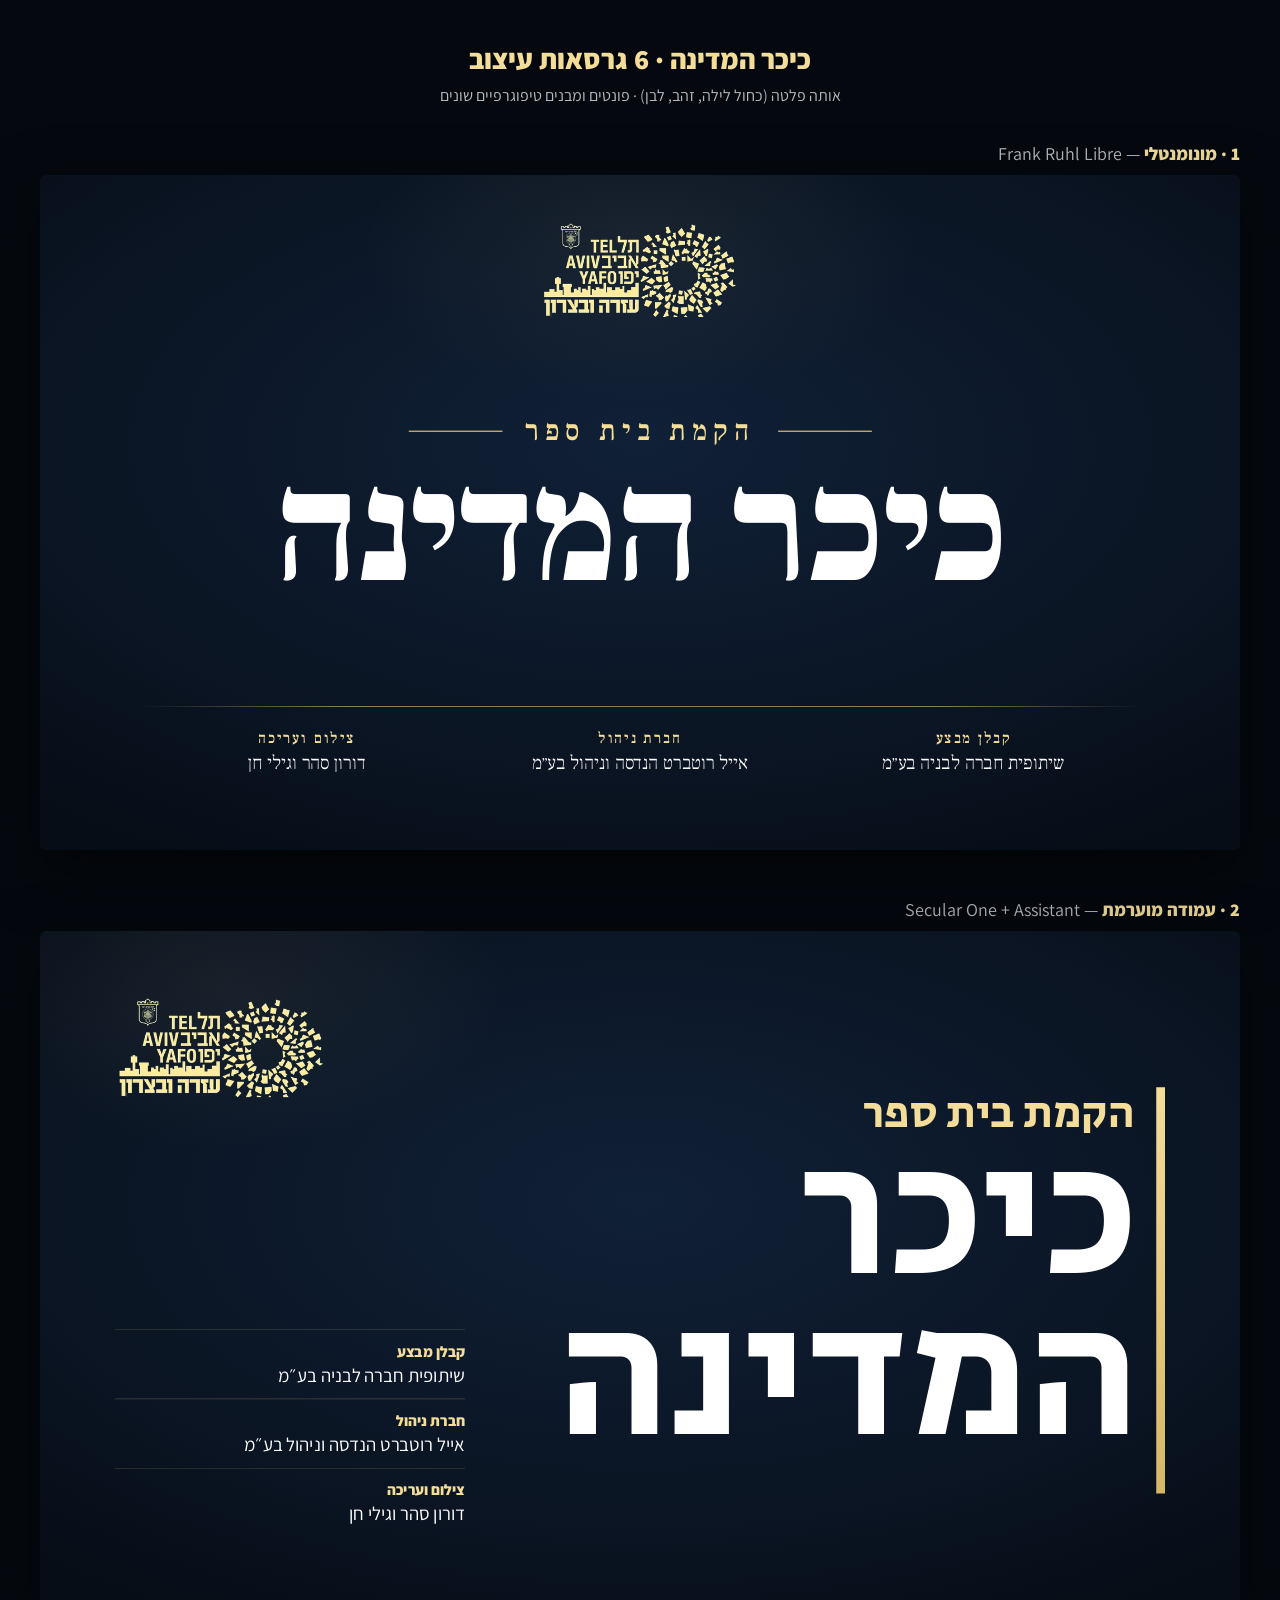
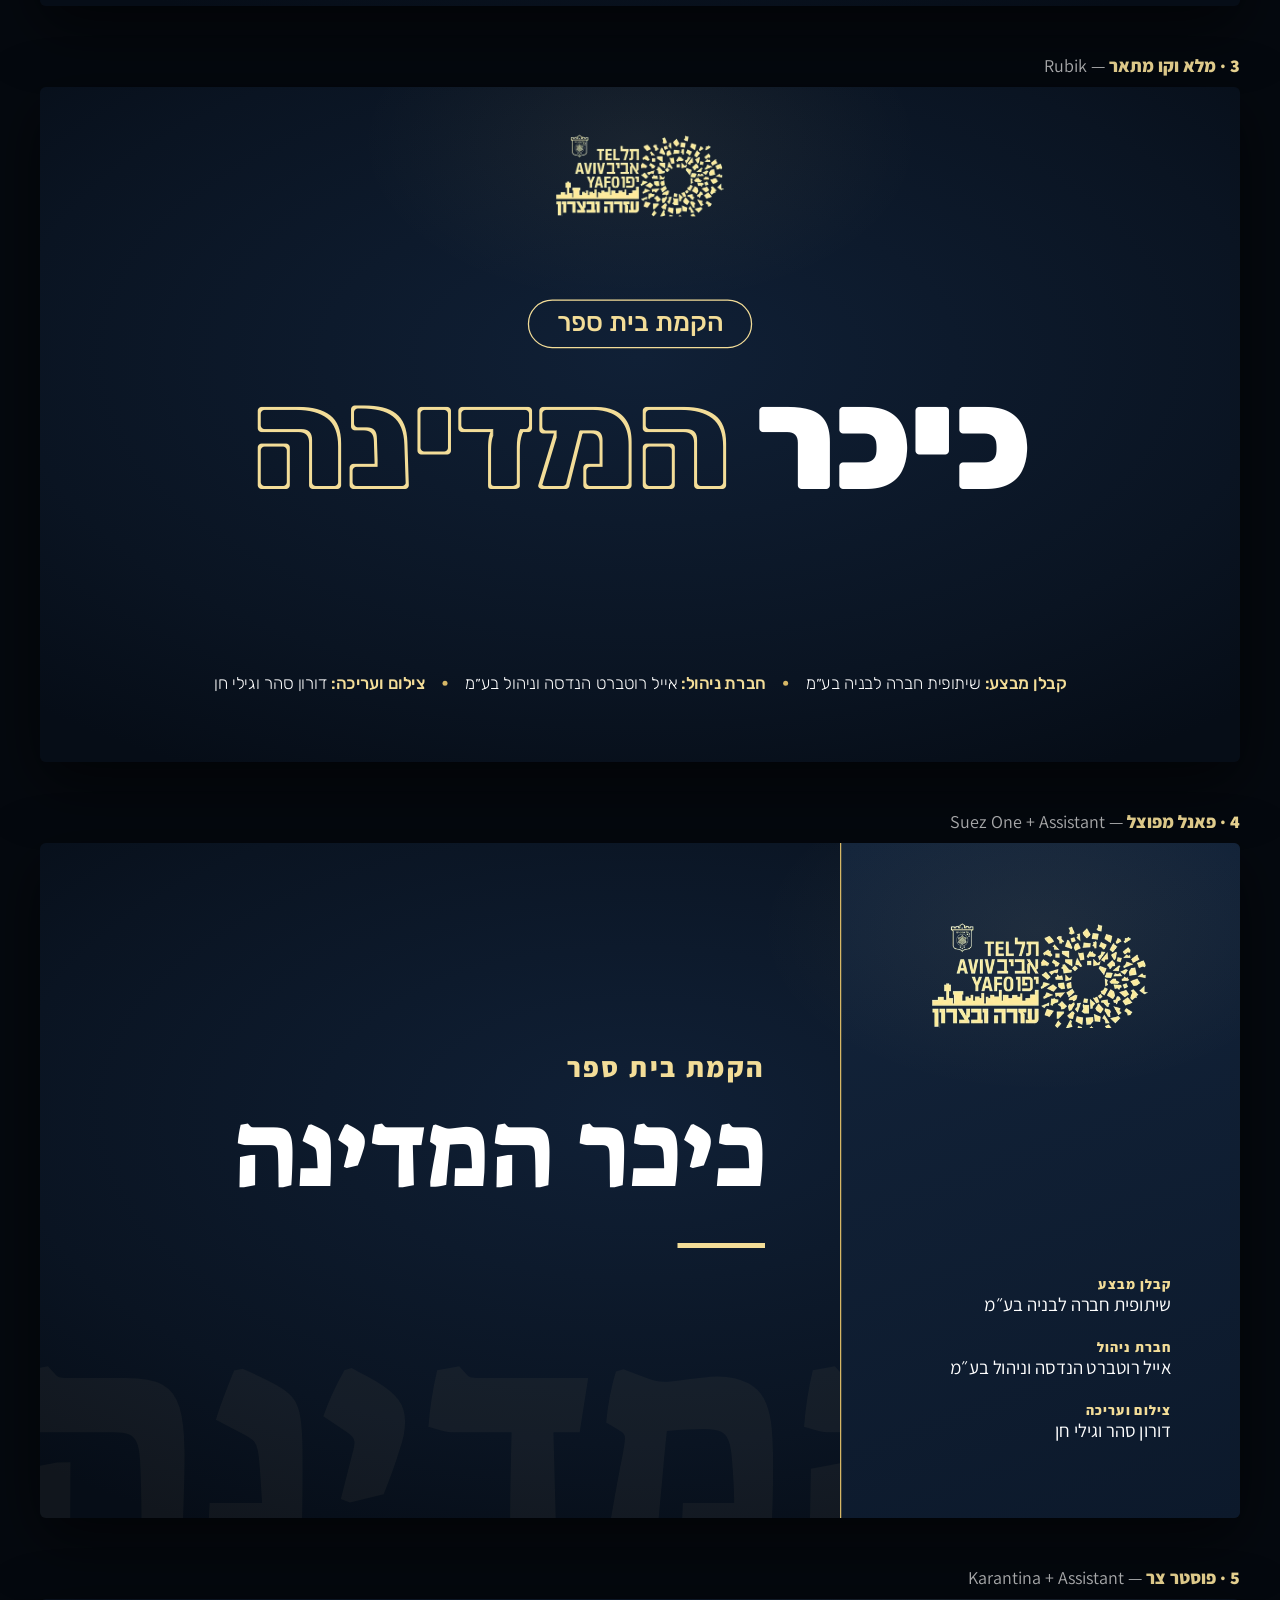
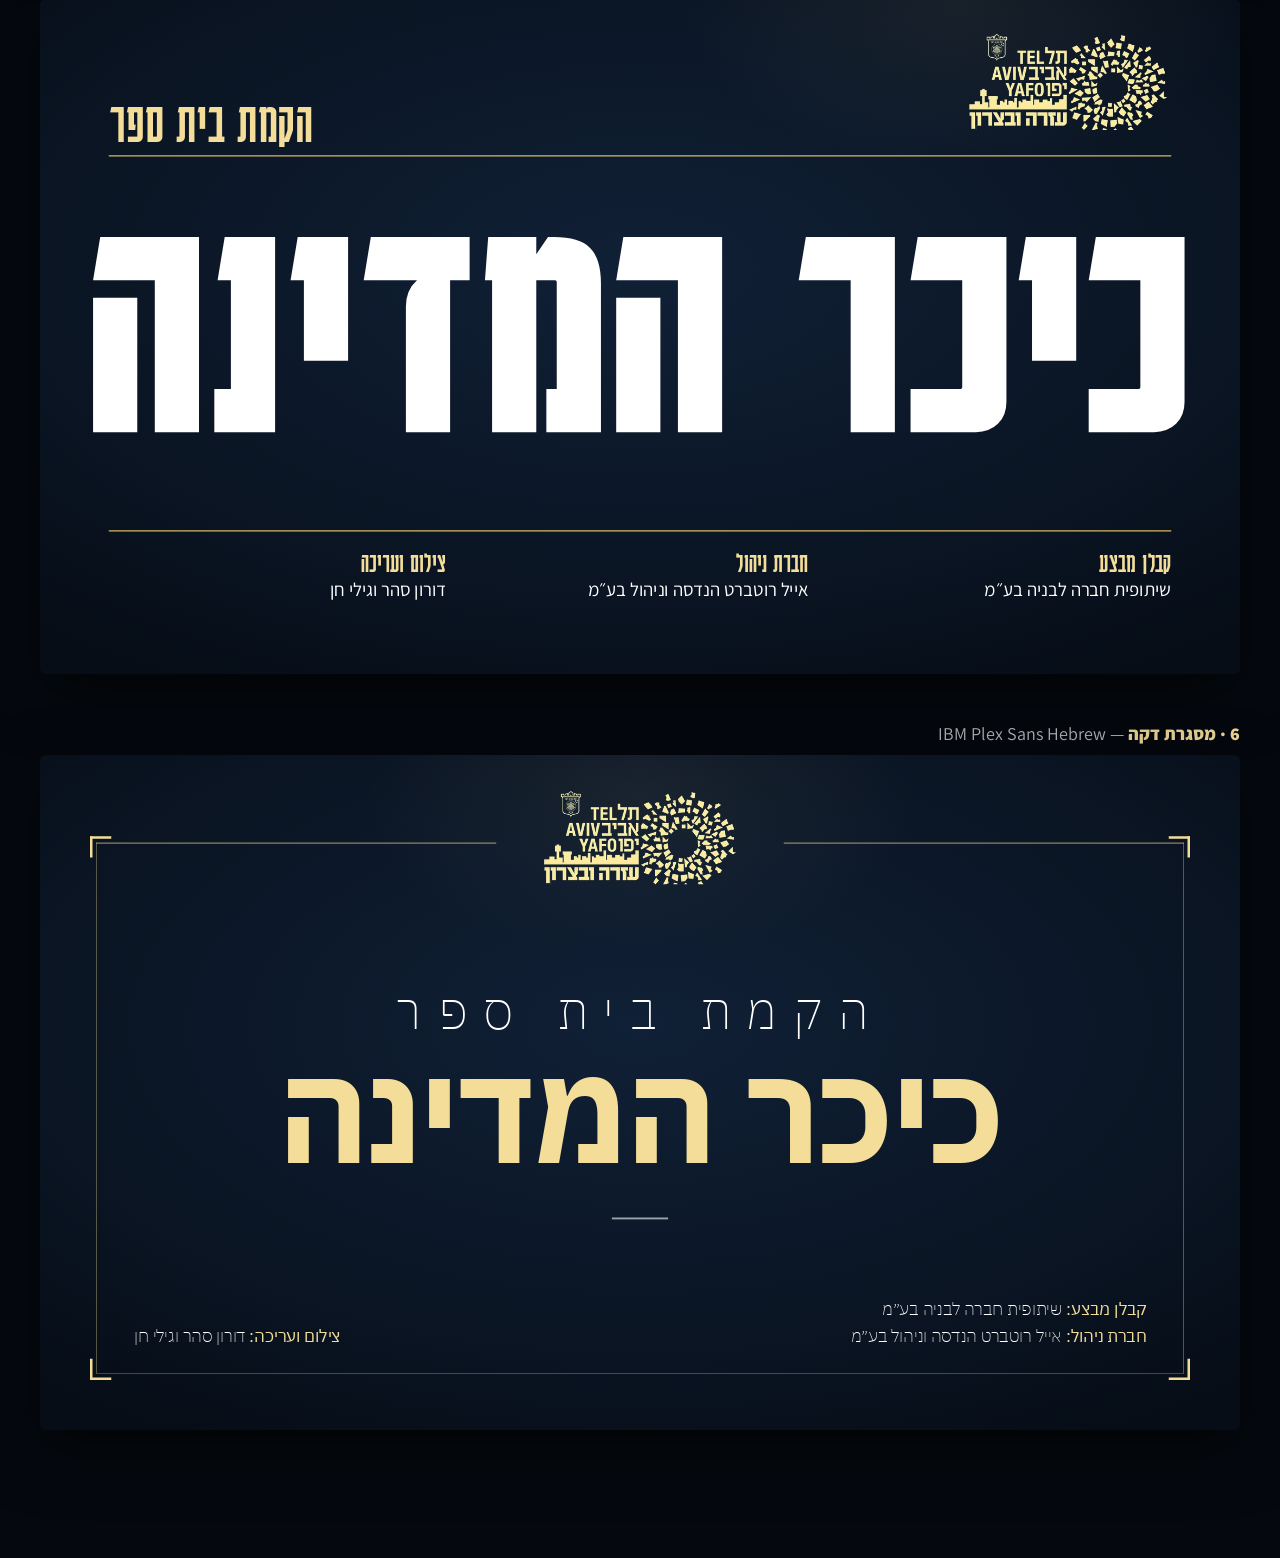
==== kikar-hamedina/index.html @ 9dd5e82f "Add six typographic redesigns of the Kikar HaMedina title slide Co-Authored-By: Claude Opus 5.5 <nor" ====
<!doctype html>
<html lang="he" dir="rtl">
<head>
<meta charset="utf-8">
<meta name="viewport" content="width=device-width, initial-scale=1">
<title>כיכר המדינה · 6 גרסאות</title>
<link rel="stylesheet" href="fonts.css">
<style>
  :root {
    --navy: #0a1422;
    --navy-2: #102036;
    --navy-3: #13243b;
    --gold: #f3dd98;
    --gold-deep: #d6b766;
    --white: #ffffff;
    --muted: rgba(255,255,255,.72);
  }
  * { box-sizing: border-box; margin: 0; padding: 0; }
  html, body { background: #05090f; }
  body { padding: 40px 16px 80px; font-family: "Assistant", sans-serif; color: var(--white); }
  h1.page { text-align: center; font: 800 28px "Assistant"; color: var(--gold); margin-bottom: 8px; }
  p.page { text-align: center; color: var(--muted); margin-bottom: 36px; }

  /* each slide is a fixed 1920x1080 canvas, scaled down in the gallery */
  .wrap { width: min(1200px, 100%); margin: 0 auto 48px; }
  .wrap h2 { font: 700 18px "Assistant"; color: var(--gold); margin-bottom: 10px; }
  .wrap h2 span { color: var(--muted); font-weight: 400; }
  .frame { position: relative; width: 100%; aspect-ratio: 16 / 9; overflow: hidden; border-radius: 6px; box-shadow: 0 20px 60px rgba(0,0,0,.6); }
  .slide {
    position: absolute; top: 0; right: 0; width: 1920px; height: 1080px;
    transform-origin: top right; transform: scale(var(--k, .625));
    overflow: hidden;
    background: radial-gradient(ellipse 75% 70% at 50% 40%, var(--navy-2) 0%, var(--navy) 70%, #060d17 100%);
  }
  .slide > * { position: absolute; }
  .logo { width: 360px; }
  .glow { width: 900px; height: 520px; border-radius: 50%;
    background: radial-gradient(closest-side, rgba(243,221,152,.06), transparent); pointer-events: none; }
  .lbl { color: var(--gold); }

  /* ───────── 1 · Monumental serif ───────── */
  .v1 .glow { left: 510px; top: -150px; }
  .v1 .logo { width: 320px; left: 800px; top: 70px; }
  .v1 .kick { top: 380px; left: 0; right: 0; display: flex; justify-content: center; align-items: center; gap: 36px;
    font: 500 46px "Frank Ruhl Libre"; color: var(--gold); letter-spacing: 10px; }
  .v1 .kick i { position: static; display: block; width: 150px; height: 2px; background: var(--gold-deep); }
  .v1 .name { top: 440px; left: 0; right: 0; text-align: center; font: 900 250px/1.05 "Frank Ruhl Libre"; letter-spacing: -2px; }
  .v1 .rule { left: 160px; right: 160px; top: 850px; height: 1px; background: linear-gradient(90deg, transparent, var(--gold-deep) 20%, var(--gold-deep) 80%, transparent); }
  .v1 .credits { top: 885px; left: 160px; right: 160px; display: flex; justify-content: space-between; text-align: center; }
  .v1 .credits div { position: static; flex: 1; }
  .v1 .credits b { display: block; font: 500 24px "Frank Ruhl Libre"; color: var(--gold); letter-spacing: 3px; margin-bottom: 6px; }
  .v1 .credits span { position: static; font: 300 30px "Frank Ruhl Libre"; }

  /* ───────── 2 · Stacked heavy ───────── */
  .v2 .bar { right: 120px; top: 250px; width: 14px; height: 650px; background: linear-gradient(var(--gold), var(--gold-deep)); }
  .v2 .kick { right: 170px; top: 240px; font: 400 72px "Secular One"; color: var(--gold); }
  .v2 .name { right: 164px; top: 330px; font: 400 300px/.86 "Secular One"; text-align: right; }
  .v2 .glow { left: -150px; top: -170px; }
  .v2 .logo { left: 120px; top: 100px; width: 340px; }
  .v2 .credits { left: 120px; bottom: 110px; width: 560px; text-align: right; }
  .v2 .credits div { position: static; padding: 18px 0; border-top: 1px solid rgba(243,221,152,.25); }
  .v2 .credits b { display: block; font: 800 24px "Assistant"; color: var(--gold); margin-bottom: 2px; }
  .v2 .credits span { font: 400 30px "Assistant"; }

  /* ───────── 3 · Filled + outline ───────── */
  .v3 .glow { left: 510px; top: -170px; }
  .v3 .logo { left: 820px; top: 70px; width: 280px; }
  .v3 .pill { left: 50%; transform: translateX(-50%); top: 340px; padding: 10px 44px 14px; border: 2px solid var(--gold); border-radius: 999px;
    font: 500 42px "Rubik"; color: var(--gold); white-space: nowrap; }
  .v3 .name { left: 0; right: 0; top: 450px; text-align: center; font: 900 230px/1 "Rubik"; white-space: nowrap; letter-spacing: -3px; }
  .v3 .name em { position: static; font-style: normal; color: var(--gold); filter: url(#outline); }
  .v3 .credits { left: 0; right: 0; bottom: 110px; display: flex; justify-content: center; align-items: center; gap: 28px; font: 300 27px "Rubik"; white-space: nowrap; }
  .v3 .credits > * { position: static; }
  .v3 .credits b { font-weight: 500; color: var(--gold); }
  .v3 .credits i { width: 8px; height: 8px; border-radius: 50%; background: var(--gold-deep); }

  /* ───────── 4 · Split panel ───────── */
  .v4 .panel { right: 0; top: 0; bottom: 0; width: 640px; background: linear-gradient(160deg, var(--navy-3), #0c192b); border-left: 2px solid var(--gold-deep); }
  .v4 .glow { right: -130px; top: -120px; }
  .v4 .logo { right: 140px; top: 120px; width: 360px; }
  .v4 .credits { right: 110px; bottom: 120px; width: 440px; }
  .v4 .credits div { position: static; margin-top: 34px; }
  .v4 .credits b { display: block; font: 800 22px "Assistant"; color: var(--gold); letter-spacing: 2px; }
  .v4 .credits span { font: 400 30px/1.3 "Assistant"; }
  .v4 .ghost { left: -60px; bottom: -150px; font: 400 520px/1 "Suez One"; color: rgba(243,221,152,.045); white-space: nowrap; }
  .v4 .kick { right: 760px; top: 330px; font: 800 44px "Assistant"; color: var(--gold); letter-spacing: 4px; }
  .v4 .name { right: 755px; top: 395px; font: 400 170px/1.15 "Suez One"; white-space: nowrap; }
  .v4 .rule { right: 760px; top: 640px; width: 140px; height: 8px; background: var(--gold); }

  /* ───────── 5 · Condensed poster ───────── */
  .v5 .top { left: 110px; right: 110px; top: 250px; height: 2px; background: var(--gold-deep); }
  .v5 .glow { right: 0; top: -250px; }
  .v5 .logo { right: 110px; top: 48px; width: 330px; }
  .v5 .kick { left: 110px; top: 150px; font: 400 92px/1 "Karantina"; color: var(--gold); letter-spacing: 2px; }
  .v5 .name { left: 0; right: 0; top: 250px; text-align: center; font: 700 520px/1 "Karantina"; white-space: nowrap; letter-spacing: 4px; }
  .v5 .bottom { left: 110px; right: 110px; top: 850px; height: 2px; background: var(--gold-deep); }
  .v5 .credits { left: 110px; right: 110px; top: 880px; display: grid; grid-template-columns: repeat(3, 1fr); gap: 40px; }
  .v5 .credits div { position: static; }
  .v5 .credits b { display: block; font: 400 44px/1 "Karantina"; color: var(--gold); letter-spacing: 1px; }
  .v5 .credits span { font: 400 30px "Assistant"; }

  /* ───────── 6 · Thin frame ───────── */
  .v6 .box { left: 90px; right: 90px; top: 140px; bottom: 90px; border: 1.5px solid rgba(243,221,152,.55); border-top: 0; }
  .v6 .tl { top: 140px; height: 1.5px; background: rgba(243,221,152,.55); }
  .v6 .tl1 { right: 90px; width: 640px; }
  .v6 .tl2 { left: 90px; width: 640px; }
  .v6 .corner { width: 34px; height: 34px; border-color: var(--gold); border-style: solid; }
  .v6 .c1 { right: 80px; top: 130px; border-width: 4px 4px 0 0; }
  .v6 .c2 { left: 80px; top: 130px; border-width: 4px 0 0 4px; }
  .v6 .c3 { right: 80px; bottom: 80px; border-width: 0 4px 4px 0; }
  .v6 .c4 { left: 80px; bottom: 80px; border-width: 0 0 4px 4px; }
  .v6 .glow { left: 510px; top: -200px; }
    .v6 .logo { left: 800px; top: 50px; width: 320px; }
  .v6 .kick { left: 0; right: 0; top: 360px; text-align: center; font: 200 76px "IBM Plex Sans Hebrew"; letter-spacing: 26px; }
  .v6 .name { left: 0; right: 0; top: 450px; text-align: center; font: 700 220px/1.1 "IBM Plex Sans Hebrew"; color: var(--gold); letter-spacing: -2px; }
  .v6 .dash { left: 50%; transform: translateX(-50%); top: 740px; width: 90px; height: 3px; background: var(--white); opacity: .6; }
  .v6 .cr { bottom: 130px; font: 200 27px/1.6 "IBM Plex Sans Hebrew"; }
  .v6 .cr b { position: static; font-weight: 400; color: var(--gold); }
  .v6 .cr-r { right: 150px; }
  .v6 .cr-l { left: 150px; }
</style>
</head>
<body>
<h1 class="page">כיכר המדינה · 6 גרסאות עיצוב</h1>
<p class="page">אותה פלטה (כחול לילה, זהב, לבן) · פונטים ומבנים טיפוגרפיים שונים</p>

<!-- 1 -->
<section class="wrap"><h2>1 · מונומנטלי <span>— Frank Ruhl Libre</span></h2><div class="frame"><div class="slide v1" id="s1">
  <div class="glow"></div>
  <img class="logo" src="logo.png" alt="">
  <div class="kick"><i></i>הקמת בית ספר<i></i></div>
  <div class="name">כיכר המדינה</div>
  <div class="rule"></div>
  <div class="credits">
    <div><b>קבלן מבצע</b><span>שיתופית חברה לבניה בע״מ</span></div>
    <div><b>חברת ניהול</b><span>אייל רוטברט הנדסה וניהול בע״מ</span></div>
    <div><b>צילום ועריכה</b><span>דורון סהר וגילי חן</span></div>
  </div>
</div></div></section>

<!-- 2 -->
<section class="wrap"><h2>2 · עמודה מוערמת <span>— Secular One + Assistant</span></h2><div class="frame"><div class="slide v2" id="s2">
  <div class="glow"></div>
  <img class="logo" src="logo.png" alt="">
  <div class="bar"></div>
  <div class="kick">הקמת בית ספר</div>
  <div class="name">כיכר<br>המדינה</div>
  <div class="credits">
    <div><b>קבלן מבצע</b><span>שיתופית חברה לבניה בע״מ</span></div>
    <div><b>חברת ניהול</b><span>אייל רוטברט הנדסה וניהול בע״מ</span></div>
    <div><b>צילום ועריכה</b><span>דורון סהר וגילי חן</span></div>
  </div>
</div></div></section>

<!-- 3 -->
<svg width="0" height="0" style="position:absolute"><filter id="outline"><feMorphology in="SourceAlpha" operator="erode" radius="4" result="in"/><feComposite in="SourceGraphic" in2="in" operator="out"/></filter></svg>
<section class="wrap"><h2>3 · מלא וקו מתאר <span>— Rubik</span></h2><div class="frame"><div class="slide v3" id="s3">
  <div class="glow"></div>
  <img class="logo" src="logo.png" alt="">
  <div class="pill">הקמת בית ספר</div>
  <div class="name">כיכר <em>המדינה</em></div>
  <div class="credits">
    <span><b>קבלן מבצע:</b> שיתופית חברה לבניה בע״מ</span><i></i>
    <span><b>חברת ניהול:</b> אייל רוטברט הנדסה וניהול בע״מ</span><i></i>
    <span><b>צילום ועריכה:</b> דורון סהר וגילי חן</span>
  </div>
</div></div></section>

<!-- 4 -->
<section class="wrap"><h2>4 · פאנל מפוצל <span>— Suez One + Assistant</span></h2><div class="frame"><div class="slide v4" id="s4">
  <div class="ghost">המדינה</div>
  <div class="panel"></div>
  <div class="glow"></div>
  <img class="logo" src="logo.png" alt="">
  <div class="kick">הקמת בית ספר</div>
  <div class="name">כיכר המדינה</div>
  <div class="rule"></div>
  <div class="credits">
    <div><b>קבלן מבצע</b><span>שיתופית חברה לבניה בע״מ</span></div>
    <div><b>חברת ניהול</b><span>אייל רוטברט הנדסה וניהול בע״מ</span></div>
    <div><b>צילום ועריכה</b><span>דורון סהר וגילי חן</span></div>
  </div>
</div></div></section>

<!-- 5 -->
<section class="wrap"><h2>5 · פוסטר צר <span>— Karantina + Assistant</span></h2><div class="frame"><div class="slide v5" id="s5">
  <div class="glow"></div>
  <img class="logo" src="logo.png" alt="">
  <div class="kick">הקמת בית ספר</div>
  <div class="top"></div>
  <div class="name">כיכר המדינה</div>
  <div class="bottom"></div>
  <div class="credits">
    <div><b>קבלן מבצע</b><span>שיתופית חברה לבניה בע״מ</span></div>
    <div><b>חברת ניהול</b><span>אייל רוטברט הנדסה וניהול בע״מ</span></div>
    <div><b>צילום ועריכה</b><span>דורון סהר וגילי חן</span></div>
  </div>
</div></div></section>

<!-- 6 -->
<section class="wrap"><h2>6 · מסגרת דקה <span>— IBM Plex Sans Hebrew</span></h2><div class="frame"><div class="slide v6" id="s6">
  <div class="glow"></div>
  <div class="box"></div>
  <div class="corner c1"></div><div class="corner c2"></div><div class="corner c3"></div><div class="corner c4"></div>
  <div class="tl tl1"></div><div class="tl tl2"></div>
  <img class="logo" src="logo.png" alt="">
  <div class="kick">הקמת בית ספר</div>
  <div class="name">כיכר המדינה</div>
  <div class="dash"></div>
  <div class="cr cr-r"><b>קבלן מבצע:</b> שיתופית חברה לבניה בע״מ<br><b>חברת ניהול:</b> אייל רוטברט הנדסה וניהול בע״מ</div>
  <div class="cr cr-l"><b>צילום ועריכה:</b> דורון סהר וגילי חן</div>
</div></div></section>

<script>
  // scale the 1920px canvases to their frame; ?full renders them at 1:1 for export
  const full = new URLSearchParams(location.search).has('full');
  function fit() {
    document.querySelectorAll('.frame').forEach(f => {
      const k = full ? 1 : f.clientWidth / 1920;
      f.querySelector('.slide').style.setProperty('--k', k);
      if (full) { f.style.width = '1920px'; f.style.height = '1080px'; f.style.borderRadius = 0; }
    });
  }
  if (full) document.querySelectorAll('.wrap').forEach(w => w.style.width = '1920px');
  addEventListener('resize', fit); fit();
</script>
</body>
</html>
---- kikar-hamedina/fonts.css ----
@font-face{font-family:"Frank Ruhl Libre";font-weight:300;font-display:block;src:url(fonts/frank-ruhl-libre-hebrew-300-normal.woff2) format("woff2");unicode-range:U+0590-05FF, U+200C-2010, U+20AA, U+25CC, U+FB1D-FB4F}
@font-face{font-family:"Frank Ruhl Libre";font-weight:300;font-display:block;src:url(fonts/frank-ruhl-libre-latin-300-normal.woff2) format("woff2");unicode-range:U+0000-00FF, U+2000-206F}
@font-face{font-family:"Frank Ruhl Libre";font-weight:500;font-display:block;src:url(fonts/frank-ruhl-libre-hebrew-500-normal.woff2) format("woff2");unicode-range:U+0590-05FF, U+200C-2010, U+20AA, U+25CC, U+FB1D-FB4F}
@font-face{font-family:"Frank Ruhl Libre";font-weight:500;font-display:block;src:url(fonts/frank-ruhl-libre-latin-500-normal.woff2) format("woff2");unicode-range:U+0000-00FF, U+2000-206F}
@font-face{font-family:"Frank Ruhl Libre";font-weight:900;font-display:block;src:url(fonts/frank-ruhl-libre-hebrew-900-normal.woff2) format("woff2");unicode-range:U+0590-05FF, U+200C-2010, U+20AA, U+25CC, U+FB1D-FB4F}
@font-face{font-family:"Frank Ruhl Libre";font-weight:900;font-display:block;src:url(fonts/frank-ruhl-libre-latin-900-normal.woff2) format("woff2");unicode-range:U+0000-00FF, U+2000-206F}
@font-face{font-family:"Secular One";font-weight:400;font-display:block;src:url(fonts/secular-one-hebrew-400-normal.woff2) format("woff2");unicode-range:U+0590-05FF, U+200C-2010, U+20AA, U+25CC, U+FB1D-FB4F}
@font-face{font-family:"Secular One";font-weight:400;font-display:block;src:url(fonts/secular-one-latin-400-normal.woff2) format("woff2");unicode-range:U+0000-00FF, U+2000-206F}
@font-face{font-family:"Suez One";font-weight:400;font-display:block;src:url(fonts/suez-one-hebrew-400-normal.woff2) format("woff2");unicode-range:U+0590-05FF, U+200C-2010, U+20AA, U+25CC, U+FB1D-FB4F}
@font-face{font-family:"Suez One";font-weight:400;font-display:block;src:url(fonts/suez-one-latin-400-normal.woff2) format("woff2");unicode-range:U+0000-00FF, U+2000-206F}
@font-face{font-family:"Karantina";font-weight:400;font-display:block;src:url(fonts/karantina-hebrew-400-normal.woff2) format("woff2");unicode-range:U+0590-05FF, U+200C-2010, U+20AA, U+25CC, U+FB1D-FB4F}
@font-face{font-family:"Karantina";font-weight:400;font-display:block;src:url(fonts/karantina-latin-400-normal.woff2) format("woff2");unicode-range:U+0000-00FF, U+2000-206F}
@font-face{font-family:"Karantina";font-weight:700;font-display:block;src:url(fonts/karantina-hebrew-700-normal.woff2) format("woff2");unicode-range:U+0590-05FF, U+200C-2010, U+20AA, U+25CC, U+FB1D-FB4F}
@font-face{font-family:"Karantina";font-weight:700;font-display:block;src:url(fonts/karantina-latin-700-normal.woff2) format("woff2");unicode-range:U+0000-00FF, U+2000-206F}
@font-face{font-family:"Rubik";font-weight:300;font-display:block;src:url(fonts/rubik-hebrew-300-normal.woff2) format("woff2");unicode-range:U+0590-05FF, U+200C-2010, U+20AA, U+25CC, U+FB1D-FB4F}
@font-face{font-family:"Rubik";font-weight:300;font-display:block;src:url(fonts/rubik-latin-300-normal.woff2) format("woff2");unicode-range:U+0000-00FF, U+2000-206F}
@font-face{font-family:"Rubik";font-weight:500;font-display:block;src:url(fonts/rubik-hebrew-500-normal.woff2) format("woff2");unicode-range:U+0590-05FF, U+200C-2010, U+20AA, U+25CC, U+FB1D-FB4F}
@font-face{font-family:"Rubik";font-weight:500;font-display:block;src:url(fonts/rubik-latin-500-normal.woff2) format("woff2");unicode-range:U+0000-00FF, U+2000-206F}
@font-face{font-family:"Rubik";font-weight:900;font-display:block;src:url(fonts/rubik-hebrew-900-normal.woff2) format("woff2");unicode-range:U+0590-05FF, U+200C-2010, U+20AA, U+25CC, U+FB1D-FB4F}
@font-face{font-family:"Rubik";font-weight:900;font-display:block;src:url(fonts/rubik-latin-900-normal.woff2) format("woff2");unicode-range:U+0000-00FF, U+2000-206F}
@font-face{font-family:"IBM Plex Sans Hebrew";font-weight:200;font-display:block;src:url(fonts/ibm-plex-sans-hebrew-hebrew-200-normal.woff2) format("woff2");unicode-range:U+0590-05FF, U+200C-2010, U+20AA, U+25CC, U+FB1D-FB4F}
@font-face{font-family:"IBM Plex Sans Hebrew";font-weight:200;font-display:block;src:url(fonts/ibm-plex-sans-hebrew-latin-200-normal.woff2) format("woff2");unicode-range:U+0000-00FF, U+2000-206F}
@font-face{font-family:"IBM Plex Sans Hebrew";font-weight:400;font-display:block;src:url(fonts/ibm-plex-sans-hebrew-hebrew-400-normal.woff2) format("woff2");unicode-range:U+0590-05FF, U+200C-2010, U+20AA, U+25CC, U+FB1D-FB4F}
@font-face{font-family:"IBM Plex Sans Hebrew";font-weight:400;font-display:block;src:url(fonts/ibm-plex-sans-hebrew-latin-400-normal.woff2) format("woff2");unicode-range:U+0000-00FF, U+2000-206F}
@font-face{font-family:"IBM Plex Sans Hebrew";font-weight:700;font-display:block;src:url(fonts/ibm-plex-sans-hebrew-hebrew-700-normal.woff2) format("woff2");unicode-range:U+0590-05FF, U+200C-2010, U+20AA, U+25CC, U+FB1D-FB4F}
@font-face{font-family:"IBM Plex Sans Hebrew";font-weight:700;font-display:block;src:url(fonts/ibm-plex-sans-hebrew-latin-700-normal.woff2) format("woff2");unicode-range:U+0000-00FF, U+2000-206F}
@font-face{font-family:"Assistant";font-weight:300;font-display:block;src:url(fonts/assistant-hebrew-300-normal.woff2) format("woff2");unicode-range:U+0590-05FF, U+200C-2010, U+20AA, U+25CC, U+FB1D-FB4F}
@font-face{font-family:"Assistant";font-weight:300;font-display:block;src:url(fonts/assistant-latin-300-normal.woff2) format("woff2");unicode-range:U+0000-00FF, U+2000-206F}
@font-face{font-family:"Assistant";font-weight:400;font-display:block;src:url(fonts/assistant-hebrew-400-normal.woff2) format("woff2");unicode-range:U+0590-05FF, U+200C-2010, U+20AA, U+25CC, U+FB1D-FB4F}
@font-face{font-family:"Assistant";font-weight:400;font-display:block;src:url(fonts/assistant-latin-400-normal.woff2) format("woff2");unicode-range:U+0000-00FF, U+2000-206F}
@font-face{font-family:"Assistant";font-weight:800;font-display:block;src:url(fonts/assistant-hebrew-800-normal.woff2) format("woff2");unicode-range:U+0590-05FF, U+200C-2010, U+20AA, U+25CC, U+FB1D-FB4F}
@font-face{font-family:"Assistant";font-weight:800;font-display:block;src:url(fonts/assistant-latin-800-normal.woff2) format("woff2");unicode-range:U+0000-00FF, U+2000-206F}
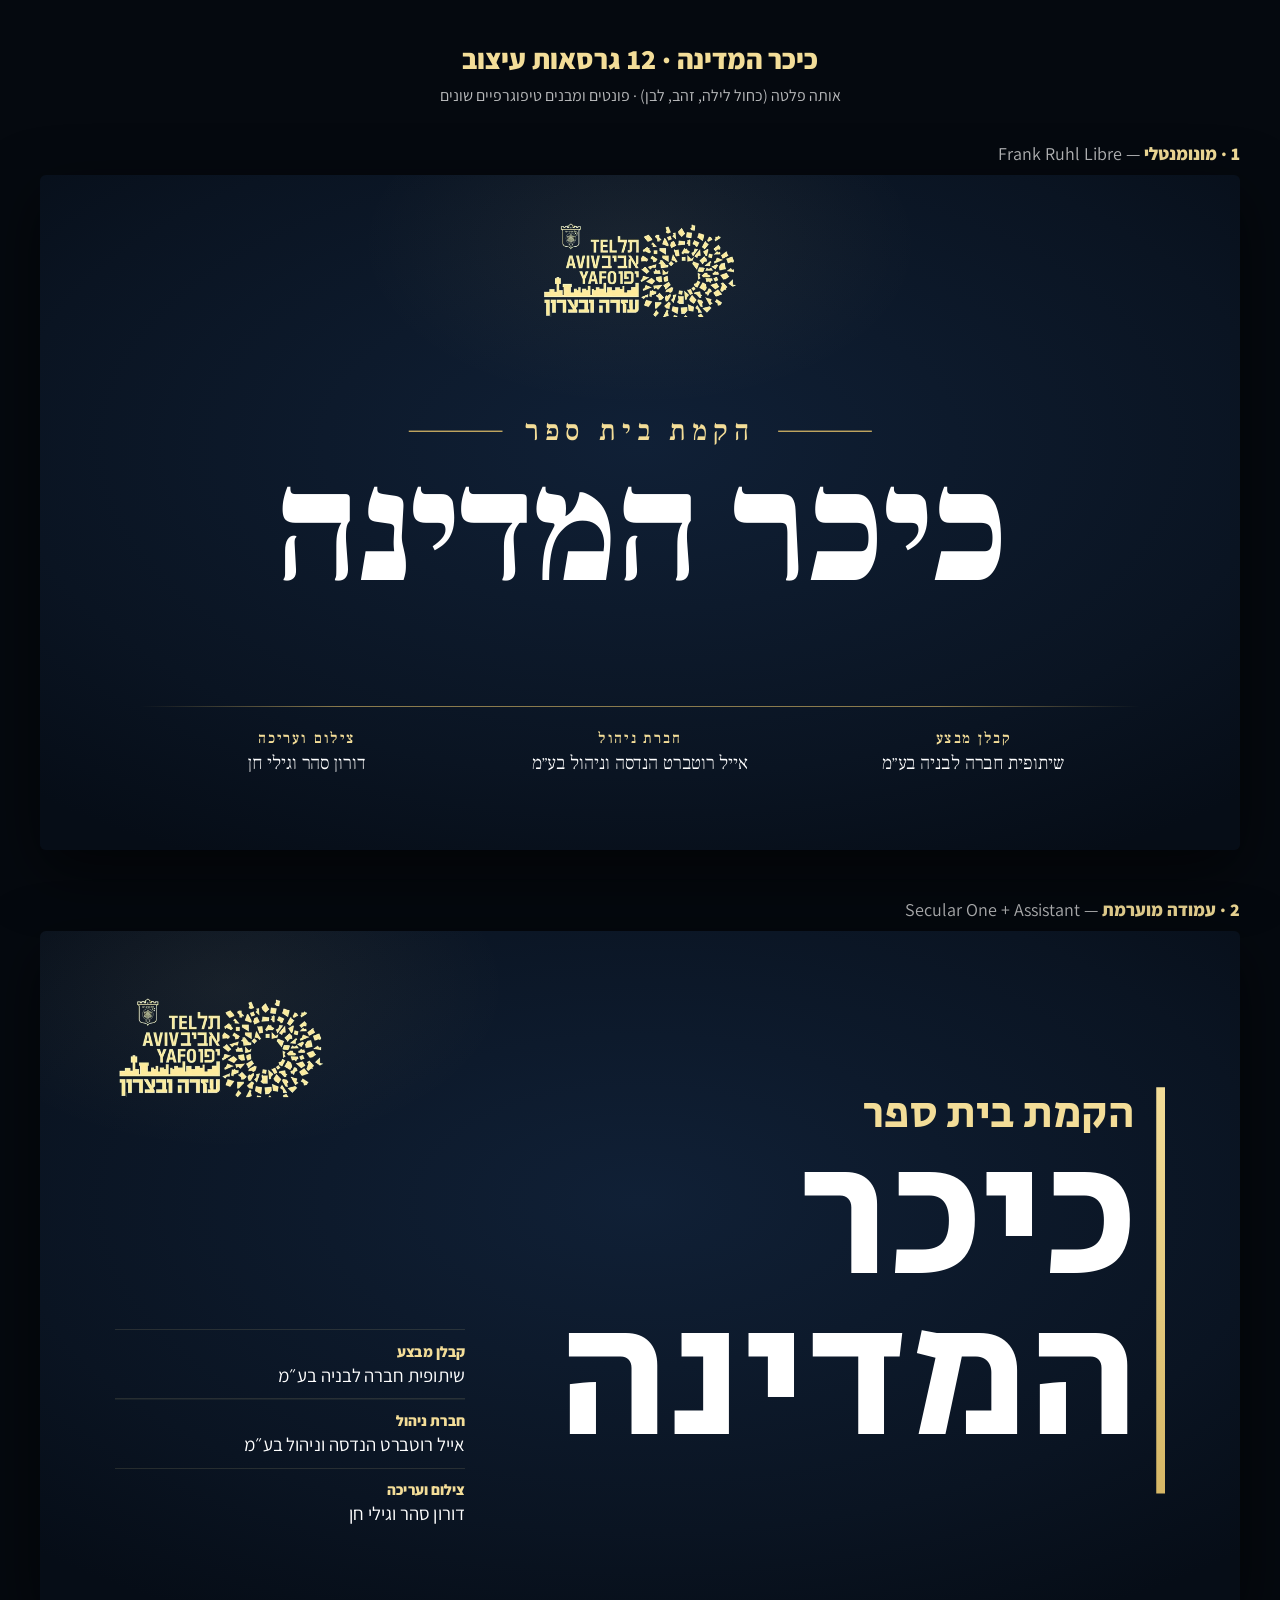
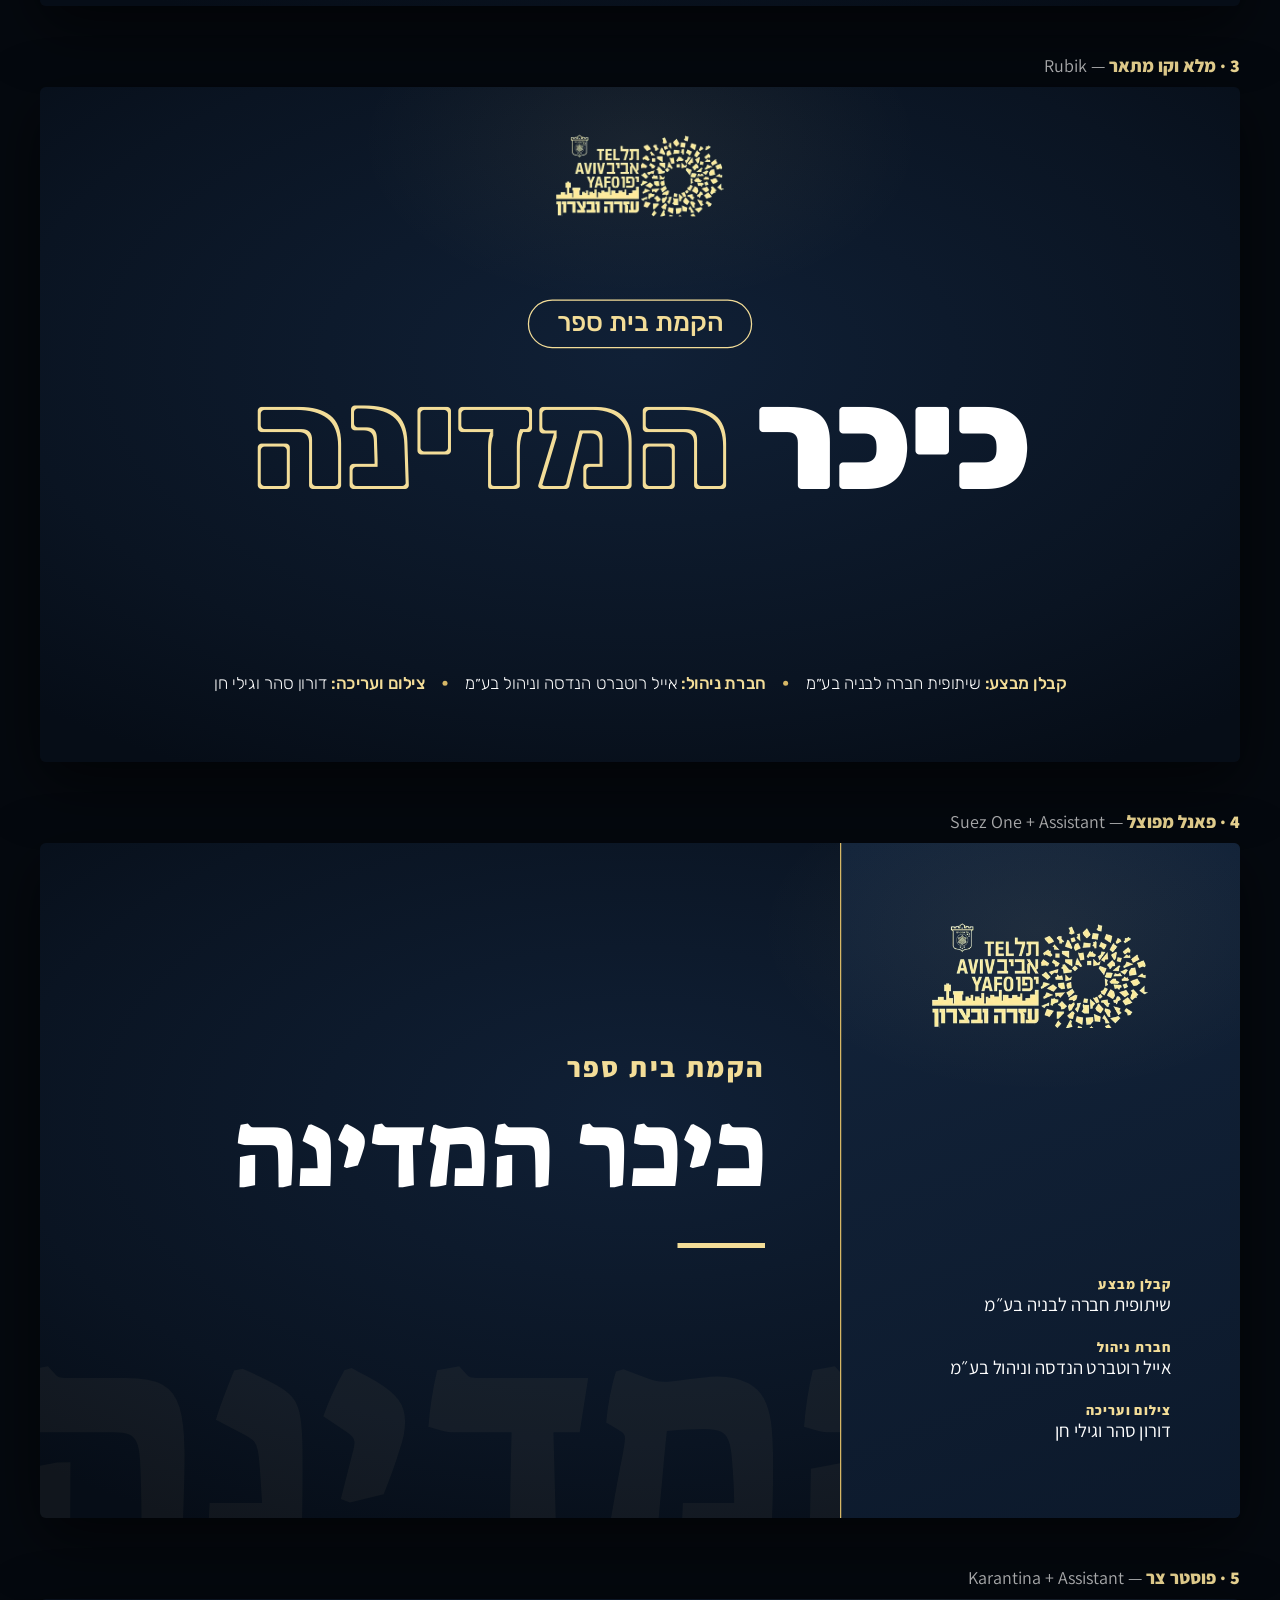
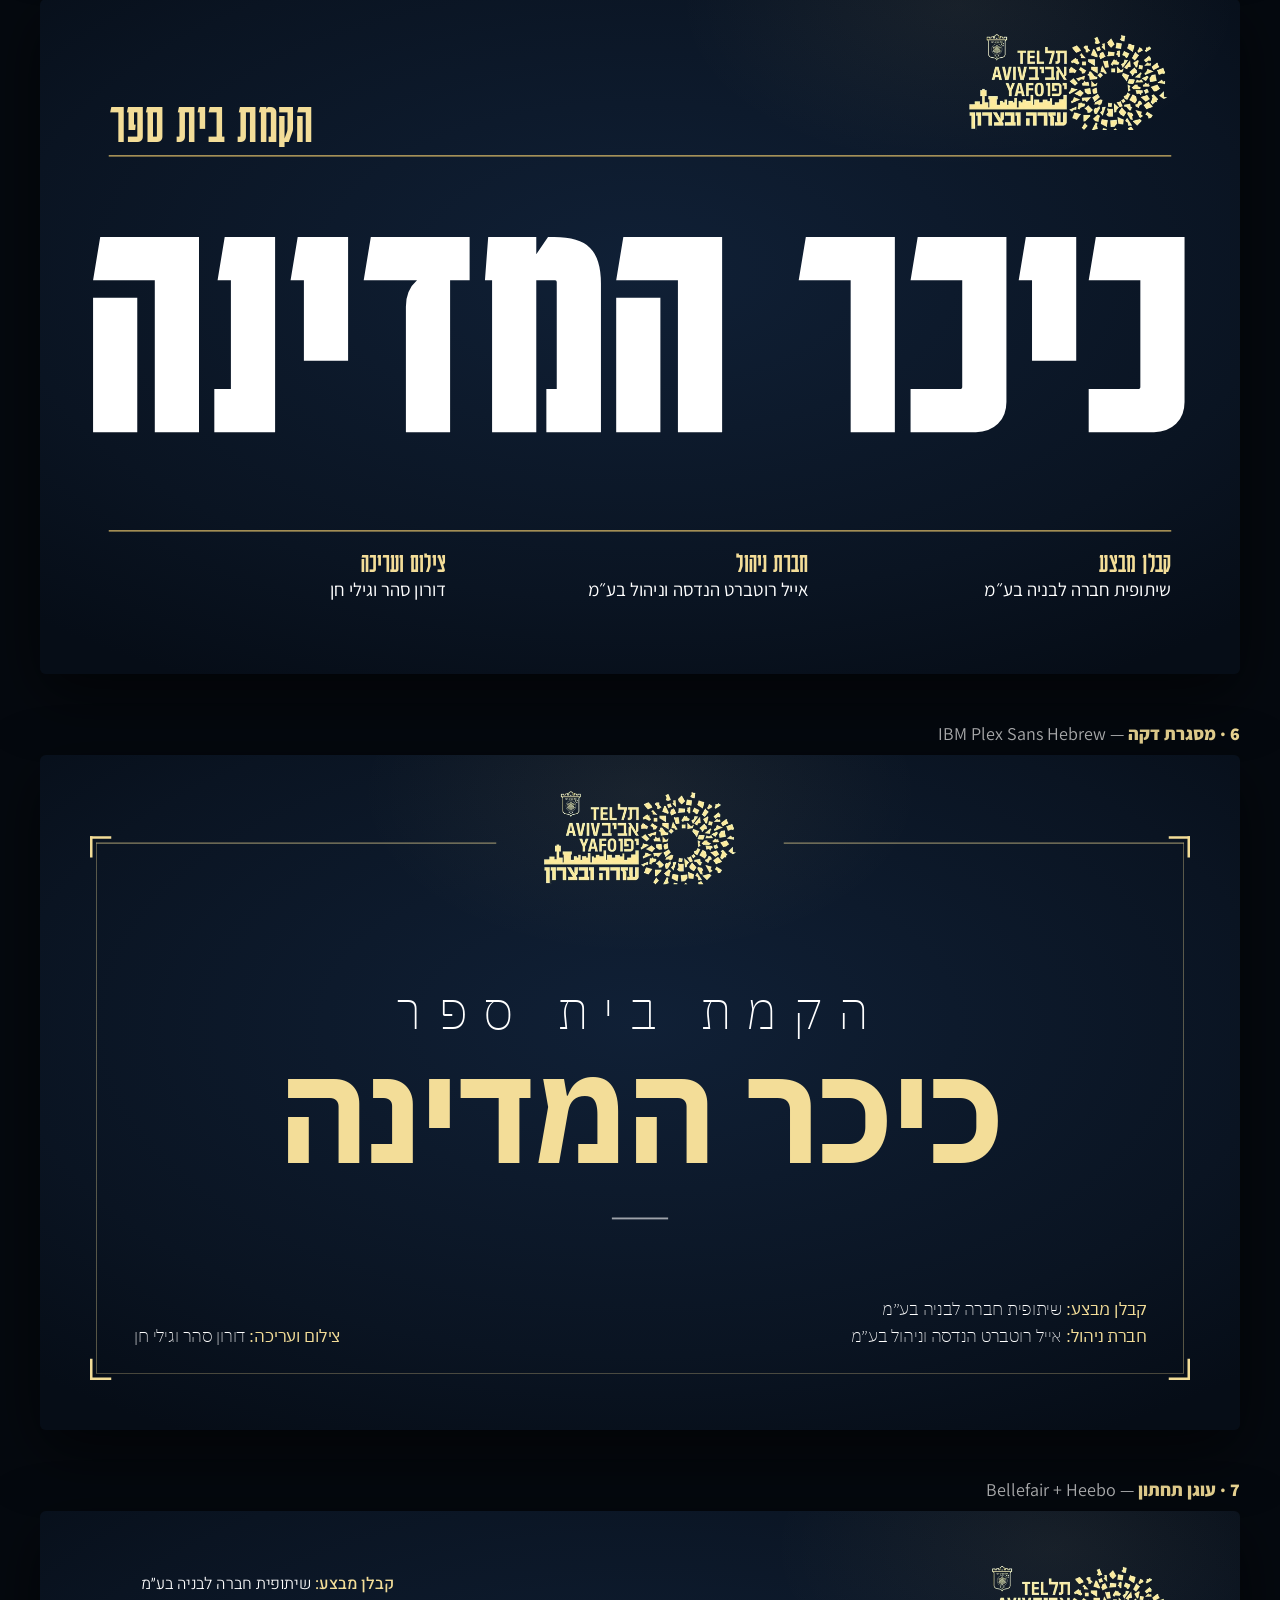
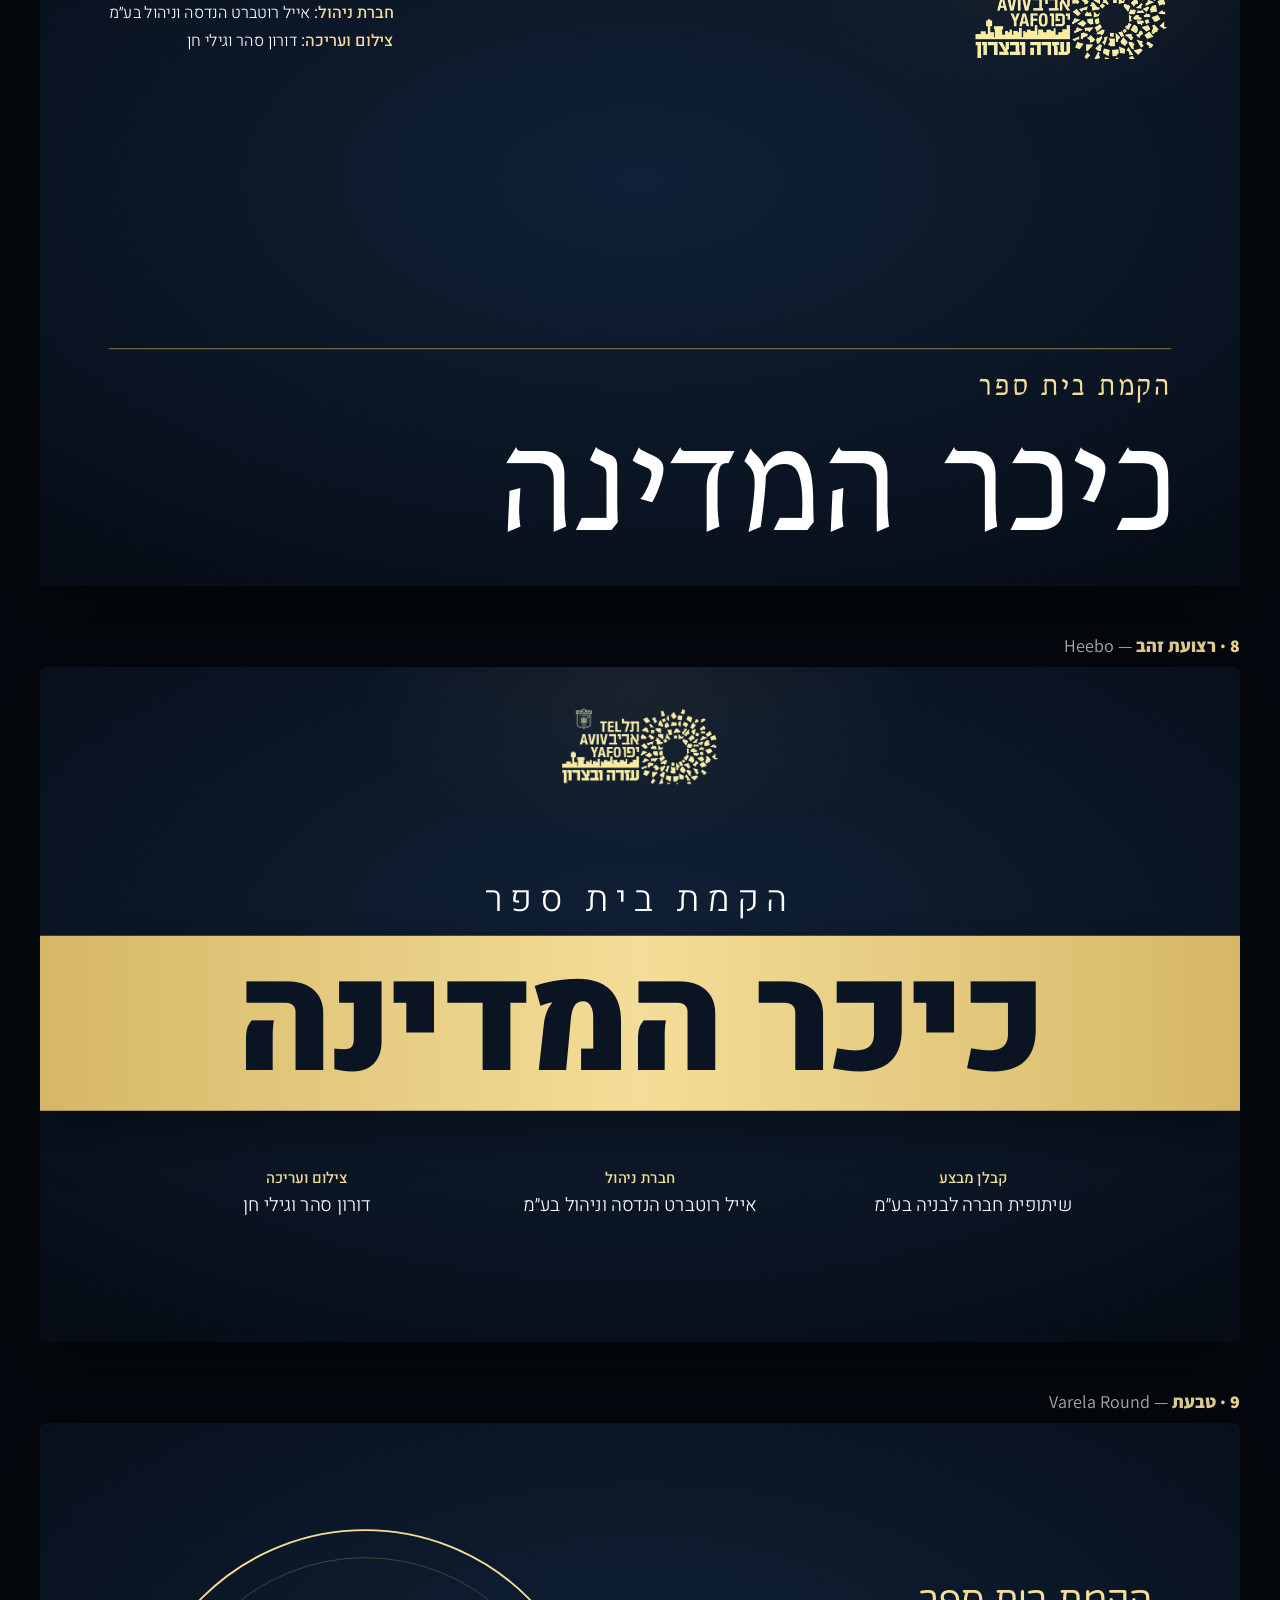
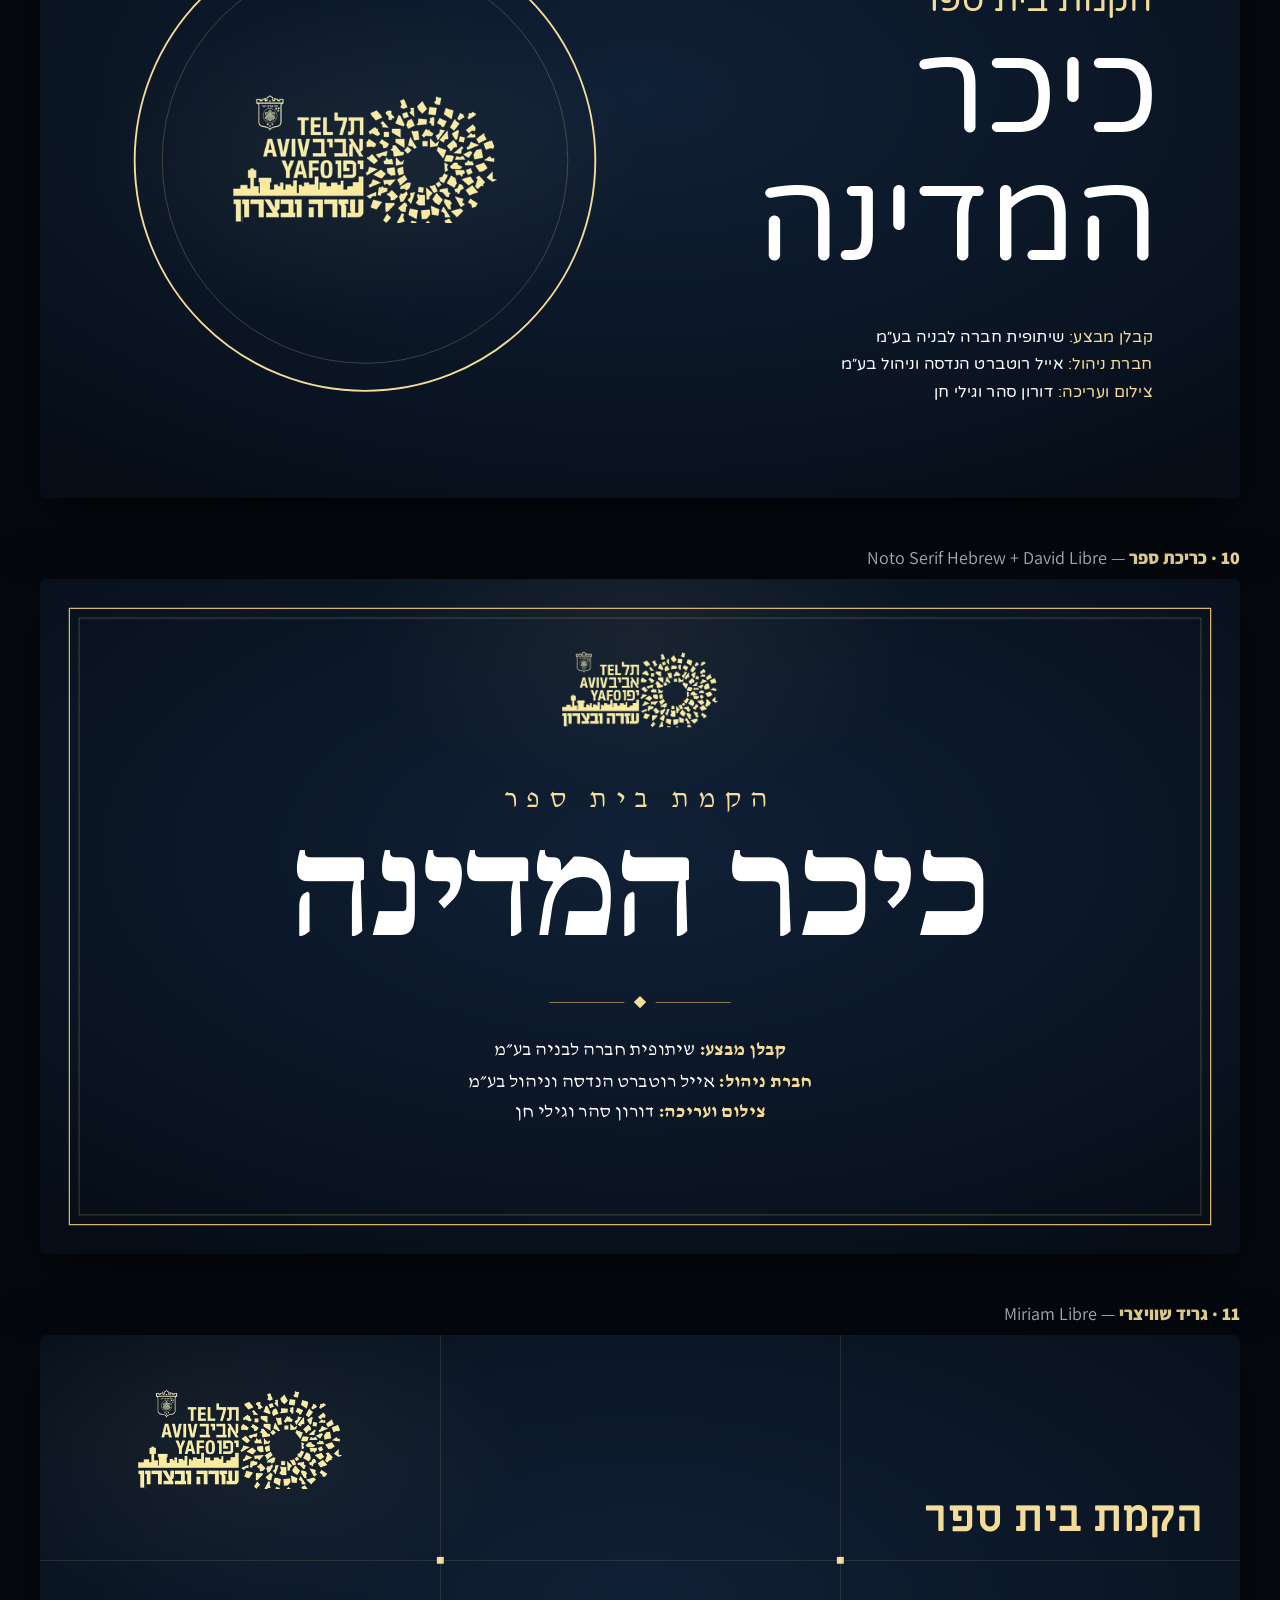
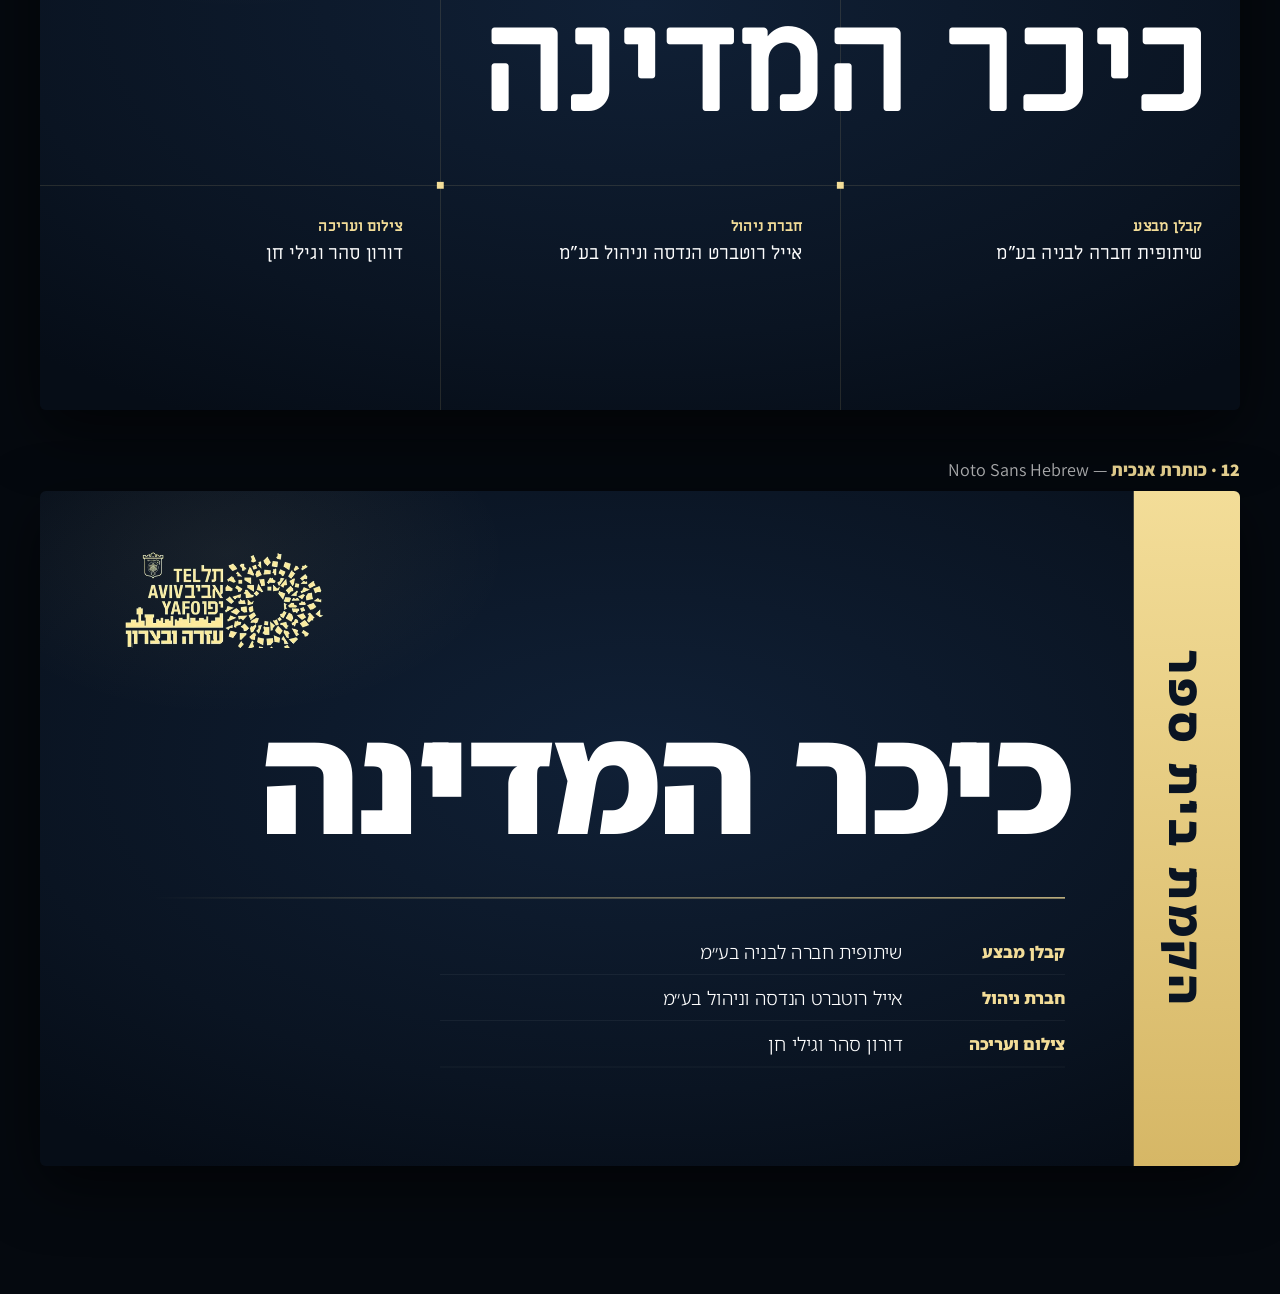
==== commit cb51fa8a: "Add six more Kikar HaMedina slide variations (7-12) Co-Authored-By: Claude Opus 5.5 <noreply@anthrop" ====
--- a/kikar-hamedina/index.html
+++ b/kikar-hamedina/index.html
@@ -3,7 +3,7 @@
 <head>
 <meta charset="utf-8">
 <meta name="viewport" content="width=device-width, initial-scale=1">
-<title>כיכר המדינה · 6 גרסאות</title>
+<title>כיכר המדינה · 12 גרסאות</title>
 <link rel="stylesheet" href="fonts.css">
 <style>
   :root {
@@ -118,10 +118,83 @@
   .v6 .cr b { position: static; font-weight: 400; color: var(--gold); }
   .v6 .cr-r { right: 150px; }
   .v6 .cr-l { left: 150px; }
+
+  /* ───────── 7 · Bottom-anchored serif ───────── */
+  .v7 .glow { right: -150px; top: -200px; }
+  .v7 .logo { right: 110px; top: 80px; width: 320px; }
+  .v7 .credits { left: 110px; top: 95px; font: 300 26px/1.75 "Heebo"; }
+  .v7 .credits b { font-weight: 500; color: var(--gold); }
+  .v7 .rule { left: 110px; right: 110px; top: 700px; height: 1px; background: var(--gold-deep); }
+  .v7 .kick { right: 110px; top: 725px; font: 400 58px "Bellefair"; color: var(--gold); letter-spacing: 3px; }
+  .v7 .name { right: 100px; bottom: 30px; font: 400 290px/1 "Bellefair"; white-space: nowrap; letter-spacing: -3px; }
+
+  /* ───────── 8 · Gold band ───────── */
+  .v8 .glow { left: 510px; top: -220px; }
+  .v8 .logo { left: 830px; top: 60px; width: 260px; }
+  .v8 .kick { left: 0; right: 0; top: 330px; text-align: center; font: 300 58px "Heebo"; letter-spacing: 12px; }
+  .v8 .band { left: 0; right: 0; top: 430px; height: 280px; background: linear-gradient(90deg, var(--gold-deep), var(--gold) 50%, var(--gold-deep)); box-shadow: 0 30px 80px rgba(0,0,0,.45); }
+  .v8 .name { left: 0; right: 0; top: 430px; height: 280px; text-align: center; font: 900 240px/280px "Heebo"; color: var(--navy); letter-spacing: -4px; }
+  .v8 .credits { left: 160px; right: 160px; top: 800px; display: flex; justify-content: space-between; text-align: center; }
+  .v8 .credits div { flex: 1; }
+  .v8 .credits b { display: block; font: 500 24px "Heebo"; color: var(--gold); margin-bottom: 4px; }
+  .v8 .credits span { font: 300 30px "Heebo"; }
+
+  /* ───────── 9 · Ring ───────── */
+  .v9 .ring { left: 150px; top: 170px; width: 740px; height: 740px; border-radius: 50%; border: 3px solid var(--gold); }
+  .v9 .ring2 { left: 195px; top: 215px; width: 650px; height: 650px; border-radius: 50%; border: 1px solid rgba(243,221,152,.35); }
+  .v9 .glow { left: 70px; top: 280px; }
+  .v9 .logo { left: 300px; top: 425px; width: 440px; }
+  .v9 .kick { right: 140px; top: 250px; font: 400 56px "Varela Round"; color: var(--gold); }
+  .v9 .name { right: 130px; top: 330px; font: 400 200px/1.02 "Varela Round"; text-align: right; }
+  .v9 .credits { right: 140px; top: 800px; font: 400 26px/1.7 "Varela Round"; text-align: right; }
+  .v9 .credits b { font-weight: 400; color: var(--gold); }
+
+  /* ───────── 10 · Book cover ───────── */
+  .v10 .f1 { inset: 46px; border: 2px solid var(--gold-deep); }
+  .v10 .f2 { inset: 62px; border: 1px solid rgba(243,221,152,.4); }
+  .v10 .glow { left: 510px; top: -170px; }
+  .v10 .logo { left: 830px; top: 110px; width: 260px; }
+  .v10 .kick { left: 0; right: 0; top: 330px; text-align: center; font: 400 44px "David Libre"; color: var(--gold); letter-spacing: 14px; }
+  .v10 .name { left: 0; right: 0; top: 390px; text-align: center; font: 800 210px/1.1 "Noto Serif Hebrew"; }
+  .v10 .orn { left: 0; right: 0; top: 670px; display: flex; justify-content: center; align-items: center; gap: 18px; }
+  .v10 .orn i { display: block; width: 120px; height: 1px; background: var(--gold-deep); }
+  .v10 .orn em { display: block; width: 14px; height: 14px; background: var(--gold); transform: rotate(45deg); }
+  .v10 .credits { left: 0; right: 0; top: 730px; text-align: center; font: 400 30px/1.65 "David Libre"; }
+  .v10 .credits b { font-weight: 700; color: var(--gold); }
+
+  /* ───────── 11 · Swiss grid ───────── */
+  .v11 .gl { background: rgba(243,221,152,.2); }
+  .v11 .gx1 { left: 640px; top: 0; bottom: 0; width: 1px; }
+  .v11 .gx2 { left: 1280px; top: 0; bottom: 0; width: 1px; }
+  .v11 .gy1 { left: 0; right: 0; top: 360px; height: 1px; }
+  .v11 .gy2 { left: 0; right: 0; top: 720px; height: 1px; }
+  .v11 .dot { width: 11px; height: 11px; background: var(--gold); }
+  .v11 .d1 { left: 635px; top: 355px; } .v11 .d2 { left: 1275px; top: 355px; }
+  .v11 .d3 { left: 635px; top: 715px; } .v11 .d4 { left: 1275px; top: 715px; }
+  .v11 .glow { left: -130px; top: -80px; }
+  .v11 .logo { left: 150px; top: 80px; width: 340px; }
+  .v11 .kick { right: 60px; top: 245px; font: 700 70px "Miriam Libre"; color: var(--gold); }
+  .v11 .name { right: 50px; top: 405px; font: 700 228px/1.1 "Miriam Libre"; white-space: nowrap; letter-spacing: -4px; }
+  .v11 .cell { top: 770px; width: 540px; text-align: right; }
+  .v11 .cell b { display: block; font: 700 24px "Miriam Libre"; color: var(--gold); margin-bottom: 8px; }
+  .v11 .cell span { font: 400 30px/1.3 "Miriam Libre"; }
+  .v11 .c1 { right: 60px; } .v11 .c2 { right: 700px; } .v11 .c3 { right: 1340px; }
+
+  /* ───────── 12 · Vertical kicker ───────── */
+  .v12 .strip { right: 0; top: 0; bottom: 0; width: 170px; background: linear-gradient(var(--gold), var(--gold-deep)); }
+  .v12 .kick { right: 0; top: 0; bottom: 0; width: 170px; display: flex; align-items: center; justify-content: center;
+    writing-mode: vertical-rl; font: 900 72px "Noto Sans Hebrew"; color: var(--navy); letter-spacing: 6px; }
+  .v12 .glow { left: -150px; top: -160px; }
+  .v12 .logo { left: 130px; top: 90px; width: 330px; }
+  .v12 .name { right: 270px; top: 330px; font: 900 240px/1.05 "Noto Sans Hebrew"; white-space: nowrap; letter-spacing: -6px; }
+  .v12 .rule { right: 280px; top: 650px; width: 1460px; height: 2px; background: linear-gradient(to left, var(--gold), transparent); }
+  .v12 .table { right: 280px; top: 700px; width: 1000px; }
+  .v12 .table div { display: flex; gap: 30px; padding: 16px 0; border-bottom: 1px solid rgba(255,255,255,.1); font: 300 30px "Noto Sans Hebrew"; }
+  .v12 .table b { width: 230px; font-weight: 900; font-size: 26px; color: var(--gold); padding-top: 3px; }
 </style>
 </head>
 <body>
-<h1 class="page">כיכר המדינה · 6 גרסאות עיצוב</h1>
+<h1 class="page">כיכר המדינה · 12 גרסאות עיצוב</h1>
 <p class="page">אותה פלטה (כחול לילה, זהב, לבן) · פונטים ומבנים טיפוגרפיים שונים</p>
 
 <!-- 1 -->
@@ -209,6 +282,79 @@
   <div class="dash"></div>
   <div class="cr cr-r"><b>קבלן מבצע:</b> שיתופית חברה לבניה בע״מ<br><b>חברת ניהול:</b> אייל רוטברט הנדסה וניהול בע״מ</div>
   <div class="cr cr-l"><b>צילום ועריכה:</b> דורון סהר וגילי חן</div>
+</div></div></section>
+
+<!-- 7 -->
+<section class="wrap"><h2>7 · עוגן תחתון <span>— Bellefair + Heebo</span></h2><div class="frame"><div class="slide v7" id="s7">
+  <div class="glow"></div>
+  <img class="logo" src="logo.png" alt="">
+  <div class="credits"><b>קבלן מבצע:</b> שיתופית חברה לבניה בע״מ<br><b>חברת ניהול:</b> אייל רוטברט הנדסה וניהול בע״מ<br><b>צילום ועריכה:</b> דורון סהר וגילי חן</div>
+  <div class="rule"></div>
+  <div class="kick">הקמת בית ספר</div>
+  <div class="name">כיכר המדינה</div>
+</div></div></section>
+
+<!-- 8 -->
+<section class="wrap"><h2>8 · רצועת זהב <span>— Heebo</span></h2><div class="frame"><div class="slide v8" id="s8">
+  <div class="glow"></div>
+  <img class="logo" src="logo.png" alt="">
+  <div class="kick">הקמת בית ספר</div>
+  <div class="band"></div>
+  <div class="name">כיכר המדינה</div>
+  <div class="credits">
+    <div><b>קבלן מבצע</b><span>שיתופית חברה לבניה בע״מ</span></div>
+    <div><b>חברת ניהול</b><span>אייל רוטברט הנדסה וניהול בע״מ</span></div>
+    <div><b>צילום ועריכה</b><span>דורון סהר וגילי חן</span></div>
+  </div>
+</div></div></section>
+
+<!-- 9 -->
+<section class="wrap"><h2>9 · טבעת <span>— Varela Round</span></h2><div class="frame"><div class="slide v9" id="s9">
+  <div class="glow"></div>
+  <div class="ring"></div><div class="ring2"></div>
+  <img class="logo" src="logo.png" alt="">
+  <div class="kick">הקמת בית ספר</div>
+  <div class="name">כיכר<br>המדינה</div>
+  <div class="credits"><b>קבלן מבצע:</b> שיתופית חברה לבניה בע״מ<br><b>חברת ניהול:</b> אייל רוטברט הנדסה וניהול בע״מ<br><b>צילום ועריכה:</b> דורון סהר וגילי חן</div>
+</div></div></section>
+
+<!-- 10 -->
+<section class="wrap"><h2>10 · כריכת ספר <span>— Noto Serif Hebrew + David Libre</span></h2><div class="frame"><div class="slide v10" id="s10">
+  <div class="glow"></div>
+  <div class="f1"></div><div class="f2"></div>
+  <img class="logo" src="logo.png" alt="">
+  <div class="kick">הקמת בית ספר</div>
+  <div class="name">כיכר המדינה</div>
+  <div class="orn"><i></i><em></em><i></i></div>
+  <div class="credits"><b>קבלן מבצע:</b> שיתופית חברה לבניה בע״מ<br><b>חברת ניהול:</b> אייל רוטברט הנדסה וניהול בע״מ<br><b>צילום ועריכה:</b> דורון סהר וגילי חן</div>
+</div></div></section>
+
+<!-- 11 -->
+<section class="wrap"><h2>11 · גריד שוויצרי <span>— Miriam Libre</span></h2><div class="frame"><div class="slide v11" id="s11">
+  <div class="glow"></div>
+  <div class="gl gx1"></div><div class="gl gx2"></div><div class="gl gy1"></div><div class="gl gy2"></div>
+  <div class="dot d1"></div><div class="dot d2"></div><div class="dot d3"></div><div class="dot d4"></div>
+  <img class="logo" src="logo.png" alt="">
+  <div class="kick">הקמת בית ספר</div>
+  <div class="name">כיכר המדינה</div>
+  <div class="cell c1"><b>קבלן מבצע</b><span>שיתופית חברה לבניה בע״מ</span></div>
+  <div class="cell c2"><b>חברת ניהול</b><span>אייל רוטברט הנדסה וניהול בע״מ</span></div>
+  <div class="cell c3"><b>צילום ועריכה</b><span>דורון סהר וגילי חן</span></div>
+</div></div></section>
+
+<!-- 12 -->
+<section class="wrap"><h2>12 · כותרת אנכית <span>— Noto Sans Hebrew</span></h2><div class="frame"><div class="slide v12" id="s12">
+  <div class="glow"></div>
+  <div class="strip"></div>
+  <div class="kick">הקמת בית ספר</div>
+  <img class="logo" src="logo.png" alt="">
+  <div class="name">כיכר המדינה</div>
+  <div class="rule"></div>
+  <div class="table">
+    <div><b>קבלן מבצע</b><span>שיתופית חברה לבניה בע״מ</span></div>
+    <div><b>חברת ניהול</b><span>אייל רוטברט הנדסה וניהול בע״מ</span></div>
+    <div><b>צילום ועריכה</b><span>דורון סהר וגילי חן</span></div>
+  </div>
 </div></div></section>
 
 <script>
--- a/kikar-hamedina/fonts.css
+++ b/kikar-hamedina/fonts.css
@@ -30,3 +30,29 @@
 @font-face{font-family:"Assistant";font-weight:400;font-display:block;src:url(fonts/assistant-latin-400-normal.woff2) format("woff2");unicode-range:U+0000-00FF, U+2000-206F}
 @font-face{font-family:"Assistant";font-weight:800;font-display:block;src:url(fonts/assistant-hebrew-800-normal.woff2) format("woff2");unicode-range:U+0590-05FF, U+200C-2010, U+20AA, U+25CC, U+FB1D-FB4F}
 @font-face{font-family:"Assistant";font-weight:800;font-display:block;src:url(fonts/assistant-latin-800-normal.woff2) format("woff2");unicode-range:U+0000-00FF, U+2000-206F}
+@font-face{font-family:"Bellefair";font-weight:400;font-display:block;src:url(fonts/bellefair-hebrew-400-normal.woff2) format("woff2");unicode-range:U+0590-05FF, U+200C-2010, U+20AA, U+25CC, U+FB1D-FB4F}
+@font-face{font-family:"Bellefair";font-weight:400;font-display:block;src:url(fonts/bellefair-latin-400-normal.woff2) format("woff2");unicode-range:U+0000-00FF, U+2000-206F}
+@font-face{font-family:"David Libre";font-weight:400;font-display:block;src:url(fonts/david-libre-hebrew-400-normal.woff2) format("woff2");unicode-range:U+0590-05FF, U+200C-2010, U+20AA, U+25CC, U+FB1D-FB4F}
+@font-face{font-family:"David Libre";font-weight:400;font-display:block;src:url(fonts/david-libre-latin-400-normal.woff2) format("woff2");unicode-range:U+0000-00FF, U+2000-206F}
+@font-face{font-family:"David Libre";font-weight:700;font-display:block;src:url(fonts/david-libre-hebrew-700-normal.woff2) format("woff2");unicode-range:U+0590-05FF, U+200C-2010, U+20AA, U+25CC, U+FB1D-FB4F}
+@font-face{font-family:"David Libre";font-weight:700;font-display:block;src:url(fonts/david-libre-latin-700-normal.woff2) format("woff2");unicode-range:U+0000-00FF, U+2000-206F}
+@font-face{font-family:"Varela Round";font-weight:400;font-display:block;src:url(fonts/varela-round-hebrew-400-normal.woff2) format("woff2");unicode-range:U+0590-05FF, U+200C-2010, U+20AA, U+25CC, U+FB1D-FB4F}
+@font-face{font-family:"Varela Round";font-weight:400;font-display:block;src:url(fonts/varela-round-latin-400-normal.woff2) format("woff2");unicode-range:U+0000-00FF, U+2000-206F}
+@font-face{font-family:"Miriam Libre";font-weight:400;font-display:block;src:url(fonts/miriam-libre-hebrew-400-normal.woff2) format("woff2");unicode-range:U+0590-05FF, U+200C-2010, U+20AA, U+25CC, U+FB1D-FB4F}
+@font-face{font-family:"Miriam Libre";font-weight:400;font-display:block;src:url(fonts/miriam-libre-latin-400-normal.woff2) format("woff2");unicode-range:U+0000-00FF, U+2000-206F}
+@font-face{font-family:"Miriam Libre";font-weight:700;font-display:block;src:url(fonts/miriam-libre-hebrew-700-normal.woff2) format("woff2");unicode-range:U+0590-05FF, U+200C-2010, U+20AA, U+25CC, U+FB1D-FB4F}
+@font-face{font-family:"Miriam Libre";font-weight:700;font-display:block;src:url(fonts/miriam-libre-latin-700-normal.woff2) format("woff2");unicode-range:U+0000-00FF, U+2000-206F}
+@font-face{font-family:"Noto Sans Hebrew";font-weight:300;font-display:block;src:url(fonts/noto-sans-hebrew-hebrew-300-normal.woff2) format("woff2");unicode-range:U+0590-05FF, U+200C-2010, U+20AA, U+25CC, U+FB1D-FB4F}
+@font-face{font-family:"Noto Sans Hebrew";font-weight:300;font-display:block;src:url(fonts/noto-sans-hebrew-latin-300-normal.woff2) format("woff2");unicode-range:U+0000-00FF, U+2000-206F}
+@font-face{font-family:"Noto Sans Hebrew";font-weight:900;font-display:block;src:url(fonts/noto-sans-hebrew-hebrew-900-normal.woff2) format("woff2");unicode-range:U+0590-05FF, U+200C-2010, U+20AA, U+25CC, U+FB1D-FB4F}
+@font-face{font-family:"Noto Sans Hebrew";font-weight:900;font-display:block;src:url(fonts/noto-sans-hebrew-latin-900-normal.woff2) format("woff2");unicode-range:U+0000-00FF, U+2000-206F}
+@font-face{font-family:"Noto Serif Hebrew";font-weight:300;font-display:block;src:url(fonts/noto-serif-hebrew-hebrew-300-normal.woff2) format("woff2");unicode-range:U+0590-05FF, U+200C-2010, U+20AA, U+25CC, U+FB1D-FB4F}
+@font-face{font-family:"Noto Serif Hebrew";font-weight:300;font-display:block;src:url(fonts/noto-serif-hebrew-latin-300-normal.woff2) format("woff2");unicode-range:U+0000-00FF, U+2000-206F}
+@font-face{font-family:"Noto Serif Hebrew";font-weight:800;font-display:block;src:url(fonts/noto-serif-hebrew-hebrew-800-normal.woff2) format("woff2");unicode-range:U+0590-05FF, U+200C-2010, U+20AA, U+25CC, U+FB1D-FB4F}
+@font-face{font-family:"Noto Serif Hebrew";font-weight:800;font-display:block;src:url(fonts/noto-serif-hebrew-latin-800-normal.woff2) format("woff2");unicode-range:U+0000-00FF, U+2000-206F}
+@font-face{font-family:"Heebo";font-weight:300;font-display:block;src:url(fonts/heebo-hebrew-300-normal.woff2) format("woff2");unicode-range:U+0590-05FF, U+200C-2010, U+20AA, U+25CC, U+FB1D-FB4F}
+@font-face{font-family:"Heebo";font-weight:300;font-display:block;src:url(fonts/heebo-latin-300-normal.woff2) format("woff2");unicode-range:U+0000-00FF, U+2000-206F}
+@font-face{font-family:"Heebo";font-weight:500;font-display:block;src:url(fonts/heebo-hebrew-500-normal.woff2) format("woff2");unicode-range:U+0590-05FF, U+200C-2010, U+20AA, U+25CC, U+FB1D-FB4F}
+@font-face{font-family:"Heebo";font-weight:500;font-display:block;src:url(fonts/heebo-latin-500-normal.woff2) format("woff2");unicode-range:U+0000-00FF, U+2000-206F}
+@font-face{font-family:"Heebo";font-weight:900;font-display:block;src:url(fonts/heebo-hebrew-900-normal.woff2) format("woff2");unicode-range:U+0590-05FF, U+200C-2010, U+20AA, U+25CC, U+FB1D-FB4F}
+@font-face{font-family:"Heebo";font-weight:900;font-display:block;src:url(fonts/heebo-latin-900-normal.woff2) format("woff2");unicode-range:U+0000-00FF, U+2000-206F}
